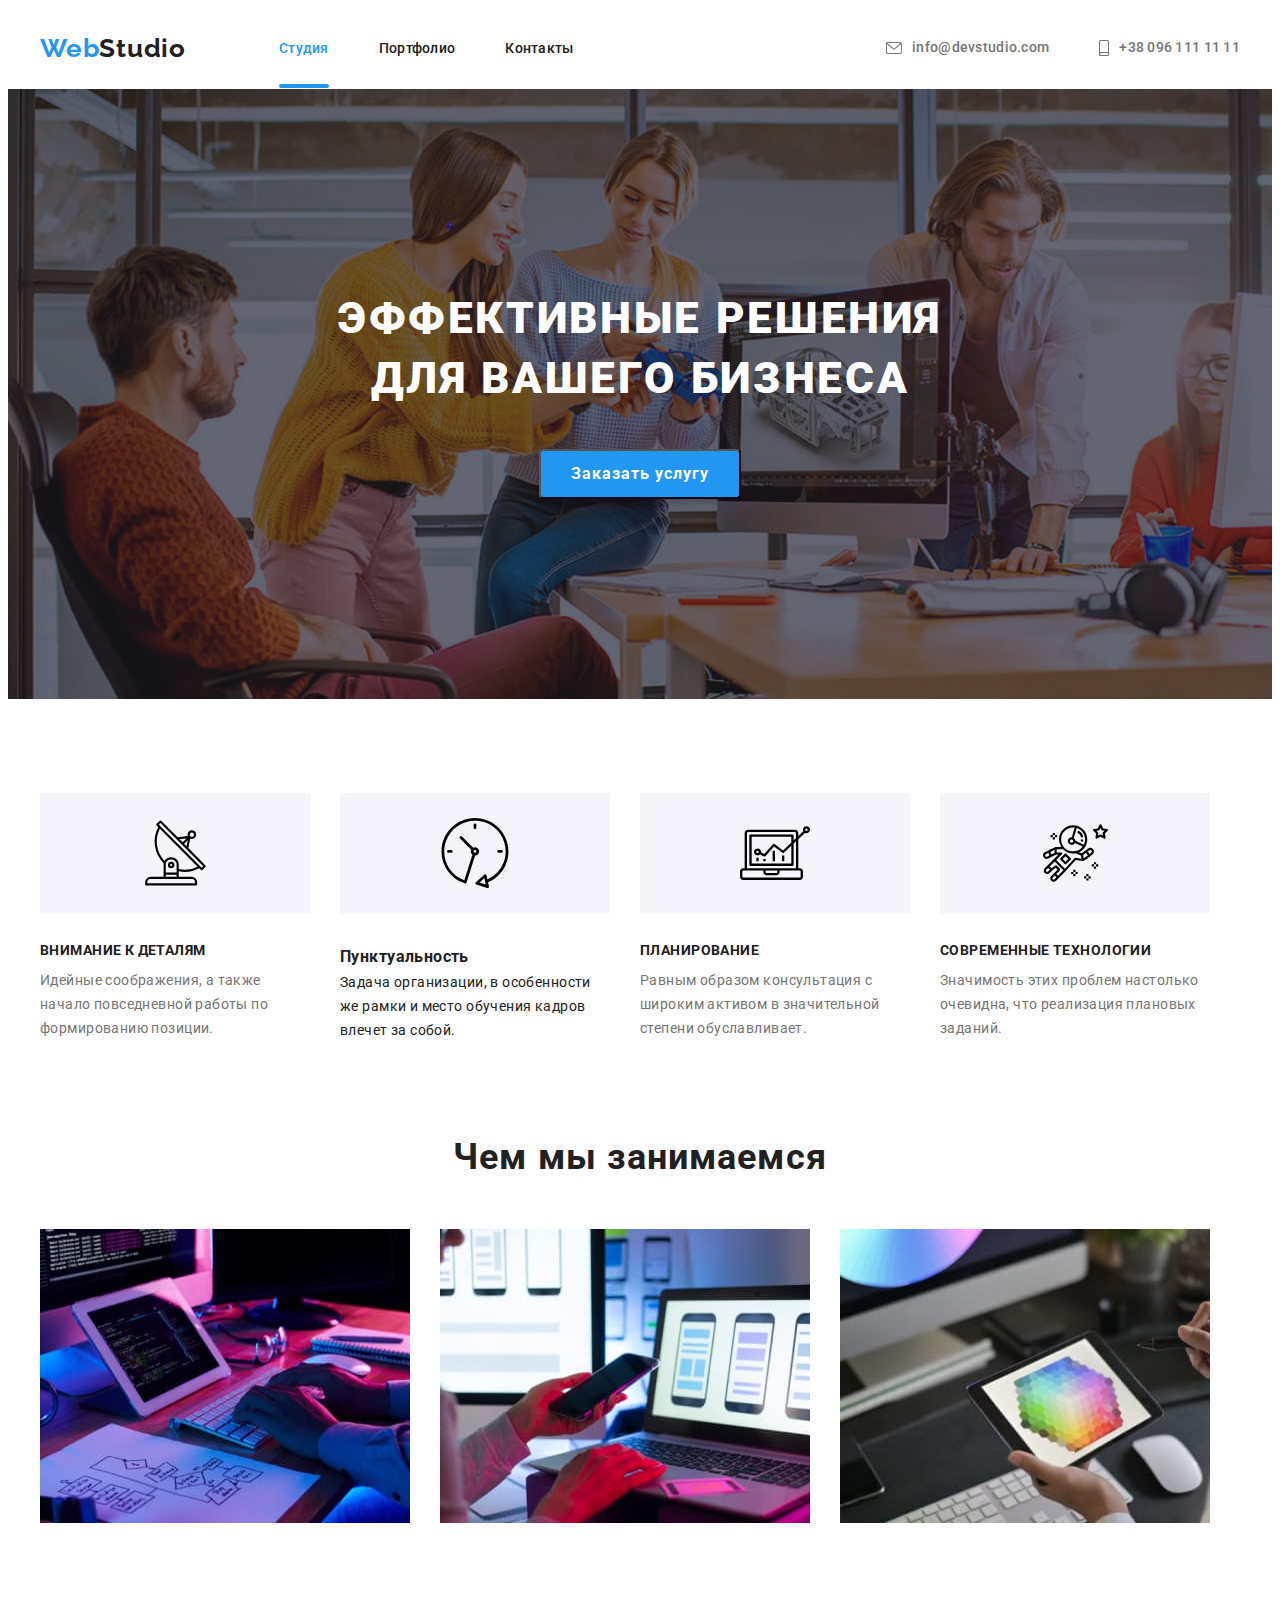
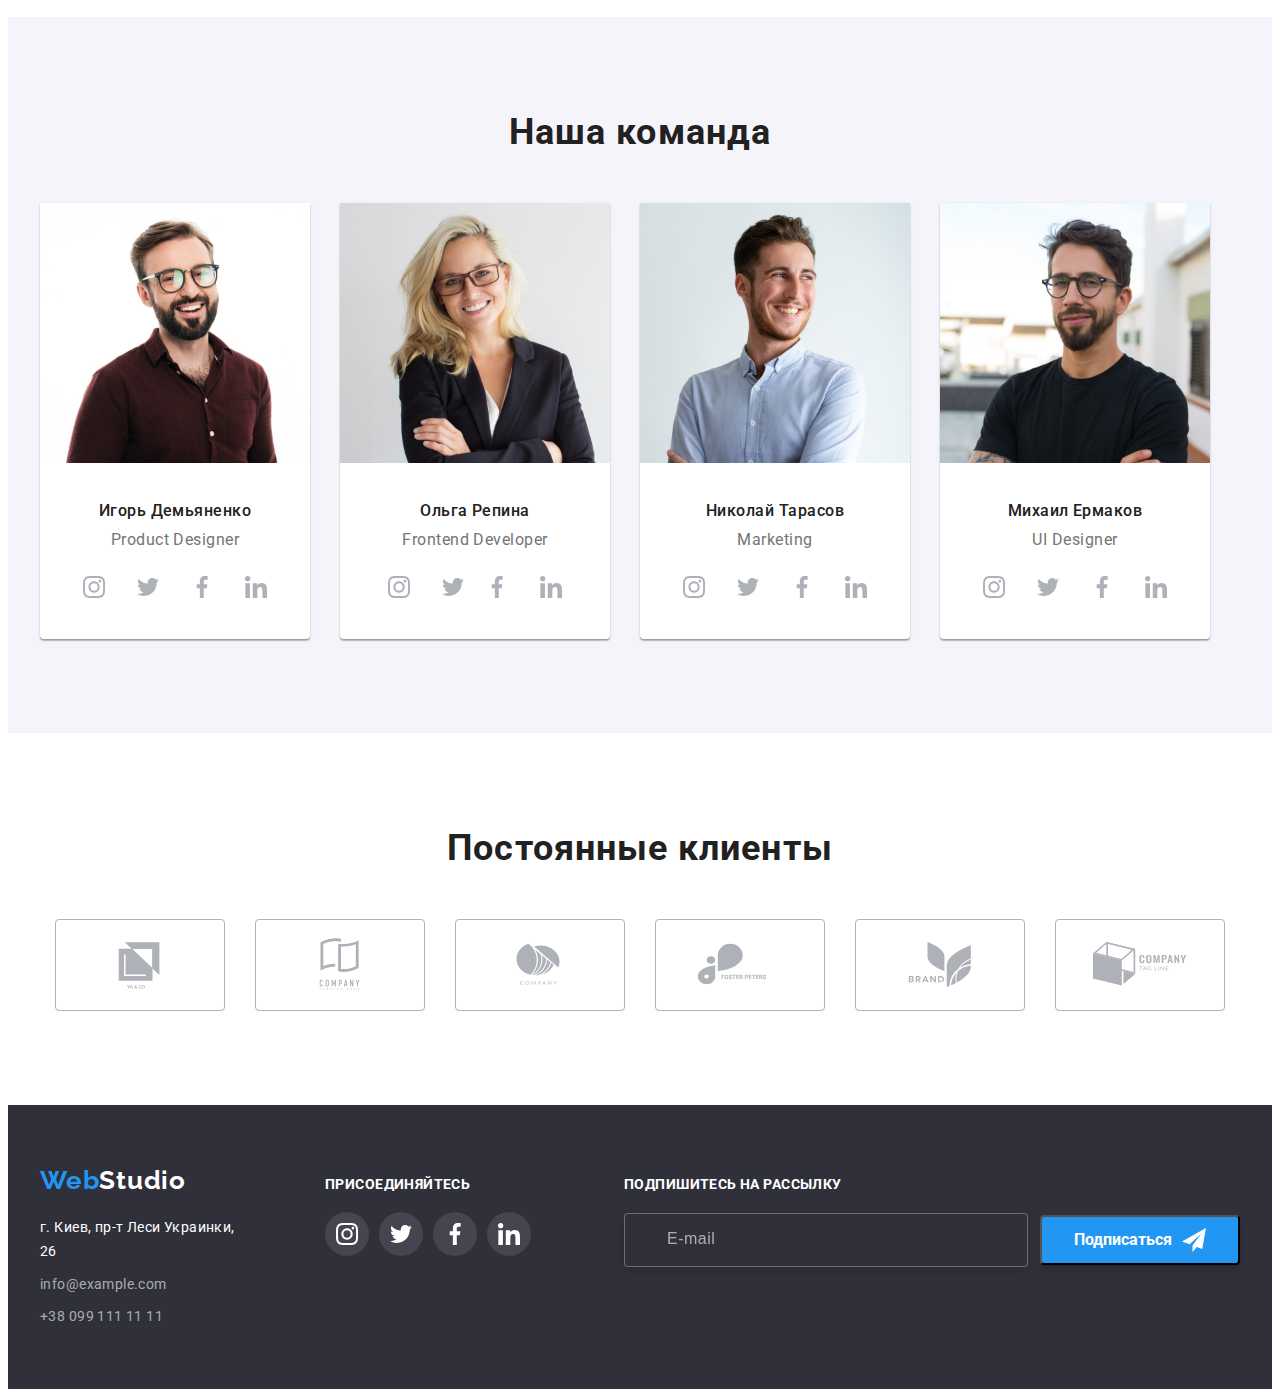
==== index.html @ ce2bfcb4 "виконав дз 7" ====
<!DOCTYPE html>
<html lang="ru">
<head>
    <meta charset="UTF-8">
    <meta http-equiv="X-UA-Compatible" content="IE=edge">
    <meta name="viewport" content="width=device-width, initial-scale=1.0">
    <title>Web Studio</title>
    <link rel="preconnect" href="https://fonts.googleapis.com">
    <link rel="preconnect" href="https://fonts.gstatic.com" crossorigin>
    <link href="https://fonts.googleapis.com/css2?family=Raleway:wght@700&family=Roboto:wght@400;500;700;900&display=swap" rel="stylesheet">
    <link rel="stylesheet" href="https://cdnjs.cloudflare.com/ajax/libs/modern-normalize/1.1.0/modern-normalize.min.css" integrity="sha512-wpPYUAdjBVSE4KJnH1VR1HeZfpl1ub8YT/NKx4PuQ5NmX2tKuGu6U/JRp5y+Y8XG2tV+wKQpNHVUX03MfMFn9Q==" crossorigin="anonymous" referrerpolicy="no-referrer" />
    <link rel="stylesheet" href="./css/styles.css">
    <link rel="stylesheet" href="./css/main.min.css">
</head>
<body>
    <header class="header">
        <div class="container  header__container">
        <a href="./index.html" class="link header__logo"> <span> Web</span>Studio </a>
        <nav class="nav">
            <ul class="list nav__list" >
                <li class="nav__item"><a href="./index.html" class="nav__link link current" >Студия</a></li>
                <li class="nav__item"><a href="./portfolio.html" class="nav__link link">Портфолио</a></li>
                <li class="nav__item"><a href="" class="nav__link link">Контакты</a></li>
            </ul>
        </nav>
        <ul class="list contact__nav" >
            <li class="header__contact">
                <a href="mailto:info@devstudio.com"  class="link header__mail" >
                    <svg class="header__svg" width="16px" height="12px">
                        <use href="./images/symbol-header.svg#icon-envelope"></use>
                    </svg>
                    info@devstudio.com
                </a>
            </li>
            
            <li class="header__contact">
                <a href="tel:+380961111111" class="link header__phone" >
                    <svg class="header__svg" width="10px" height="16px" >
                        <use href="./images/symbol-header.svg#icon-smartphone"> </use>
                    </svg>
                    +38 096 111 11 11
                </a>
            </li>
        </ul>
        </div>
    </header>
    <main>
        <section class="hero">
            <div class="container ">
                <h1 class="hero__text">Эффективные решения <br /> для вашего бизнеса</h1>
                <button type="button" class="main__button" data-modal-open> Заказать услугу</button>
            </div>
        </section>
        <section class="advantages">
            <div class="container">
            <ul class="list advantages__list">
                <li class="advantages__examples">
                    <div class="title__icon">
                        <svg class="title__icon__svg" width="65px" height="70px" >
                            <use href="./images/symbol-defs.svg#icon-antenna"></use>
                        </svg>
                    </div>
                    <h3 class="title__text">Внимание к деталям</h3>
                    <p class="text__desc">Идейные соображения, а также начало повседневной работы по формированию позиции.</p>
                </li>
                <li class="advantages__examples">
                    <div class="title__icon">
                        <svg class="title__icon__svg" width="70px" height="70px" >
                            <use href="./images/symbol-defs.svg#icon-clock"></use>
                        </svg>
                    </div>
                    <h3 class="title-text">Пунктуальность</h3>
                    <p class="text-desc">Задача организации, в особенности же рамки и место обучения кадров влечет за собой.</p>
                </li>
                <li class="advantages__examples">
                    <div class="title__icon">
                        <svg class="title__icon__svg" width="70px" height="70px" >
                            <use href="./images/symbol-defs.svg#icon-diagram"></use>
                        </svg>
                    </div>
                    <h3 class="title__text">Планирование</h3>
                    <p class="text__desc">Равным образом консультация с широким активом в значительной степени обуславливает.</p>
                </li>
                <li class="advantages__examples">
                    <div class="title__icon">
                        <svg class="title__icon__svg" width="65px" height="70px" >
                            <use href="./images/symbol-defs.svg#icon-astronaut"></use>
                        </svg>
                    </div>
                    <h3 class="title__text">Современные технологии</h3>
                    <p class="text__desc">Значимость этих проблем настолько очевидна, что реализация плановых заданий.</p>
                </li>
            </ul>
        </div>
        </section>
        <section class="our-job">
            <div class="container">
            <h2 class="site__subtitle">Чем мы занимаемся</h2>
            <ul class="list img__list">
                <li class="img__item">
                    <div class="item__wrapper">
                        <img src="./images/img1.jpg" alt="Человек набирает текст" width="370" height="294">
                        <p class="text__wrapper">Десктопные приложения</p>
                    </div>
                </li>
                <li class="img__item">
                    <div class="item__wrapper">
                        <img src="./images/img2.jpg" alt="Человек выбирает макета сайта" width="370" height="294">
                        <p class="text__wrapper">Мобильные приложения</p>
                    </div>
                </li>
                <li class="img__item">
                    <div class="item__wrapper">
                        <img src="./images/img3.jpg" alt="Человек выбирает нужный цвет" width="370" height="294">
                        <p class="text__wrapper">Дизайнерские решения</p>
                    </div>
                </li>
            </ul>
            </div>
        </section>
        <section class="our-team">
            <div class="container">
            <h2 class="site__subtitle">Наша команда</h2>
            <ul class="list team__list">
                <li class="team__icon">
                    <img src="./images/img4.jpg" alt="Участник команды" width="270" height="260">
                    <div class="team__text">
                    <h3 class="team__subtitle">Игорь Демьяненко</h3>
                    <p class="team__desc">Product Designer</p>
                    <ul class="socials list socials__list">
                        <li class="sociasls__item">
                            <a class="socials__link" href="">
                                <svg class="socials__icon" width="22px" height="22px">
                                    <use href="./images/symbol-defs.svg#icon-instagram"></use>
                                </svg>
                            </a>
                        </li>
                        <li class="sociasls__item">
                            <a class="socials__link" href="">
                                <svg class="socials__icon" width="22px" height="22px">
                                    <use href="./images/symbol-defs.svg#icon-twitter"></use>
                                </svg>
                            </a>
                        </li>
                        <li class="sociasls__item">
                            <a class="socials__link" href="">
                                <svg class="socials__icon" width="22px" height="22px">
                                    <use href="./images/symbol-defs.svg#icon-facebook"></use>
                                </svg>
                            </a>
                        </li>
                        <li class="sociasls__item">
                            <a class="socials__link" href="">
                                <svg class="socials__icon" width="22px" height="22px">
                                    <use href="./images/symbol-defs.svg#icon-linkedin"></use>
                                </svg>
                            </a>
                        </li>
                    </ul>
                    </div>
                </li>
                <li class="team__icon">
                    <img src="./images/img5.jpg" alt="Участник команды" width="270" height="260">
                    <div class="team__text">
                    <h3 class="team__subtitle">Ольга Репина</h3>
                    <p class="team__desc">Frontend Developer</p>
                    <ul class="socials list socials__list">
                        <li class="sociasls__item">
                            <a class="socials__link" href="">
                                <svg class="socials__icon" width="22px" height="22px">
                                    <use href="./images/symbol-defs.svg#icon-instagram"></use>
                                </svg>
                            </a>
                        </li>
                        <li class="sociasls-item">
                            <a class="socials__link" href="">
                                <svg class="socials__icon" width="22px" height="22px">
                                    <use href="./images/symbol-defs.svg#icon-twitter"></use>
                                </svg>
                            </a>
                        </li>
                        <li class="sociasls__item">
                            <a class="socials__link" href="">
                                <svg class="socials__icon" width="22px" height="22px">
                                    <use href="./images/symbol-defs.svg#icon-facebook"></use>
                                </svg>
                            </a>
                        </li>
                        <li class="sociasls__item">
                            <a class="socials__link" href="">
                                <svg class="socials__icon" width="22px" height="22px">
                                    <use href="./images/symbol-defs.svg#icon-linkedin"></use>
                                </svg>
                            </a>
                        </li>
                    </ul>
                    </div>
                </li>
                <li class="team__icon">
                    <img src="./images/img6.jpg" alt="Участник команд" width="270" height="260">
                    <div class="team__text">
                    <h3 class="team__subtitle">Николай Тарасов</h3>
                    <p class="team__desc">Marketing</p>
                    <ul class="socials list socials__list">
                        <li class="sociasls__item">
                            <a class="socials__link" href="">
                                <svg class="socials__icon" width="22px" height="22px">
                                    <use href="./images/symbol-defs.svg#icon-instagram"></use>
                                </svg>
                            </a>
                        </li>
                        <li class="sociasls__item">
                            <a class="socials__link" href="">
                                <svg class="socials__icon" width="22px" height="22px">
                                    <use href="./images/symbol-defs.svg#icon-twitter"></use>
                                </svg>
                            </a>
                        </li>
                        <li class="sociasls__item">
                            <a class="socials__link" href="">
                                <svg class="socials__icon" width="22px" height="22px">
                                    <use href="./images/symbol-defs.svg#icon-facebook"></use>
                                </svg>
                            </a>
                        </li>
                        <li class="sociasls__item">
                            <a class="socials__link" href="">
                                <svg class="socials__icon" width="22px" height="22px">
                                    <use href="./images/symbol-defs.svg#icon-linkedin"></use>
                                </svg>
                            </a>
                        </li>
                    </ul>
                    </div>
                </li>
                <li class="team__icon">
                    <img src="./images/img7.jpg" alt="Участник команды" width="270" height="260">
                    <div class="team__text">
                    <h3 class="team__subtitle">Михаил Ермаков</h3>
                    <p class="team__desc">UI Designer</p>
                    <ul class="socials list socials__list">
                        <li class="sociasls__item">
                            <a class="socials__link" href="">
                                <svg class="socials__icon" width="22px" height="22px">
                                    <use href="./images/symbol-defs.svg#icon-instagram"></use>
                                </svg>
                            </a>
                        </li>
                        <li class="sociasls__item">
                            <a class="socials__link" href="">
                                <svg class="socials__icon" width="22px" height="22px">
                                    <use href="./images/symbol-defs.svg#icon-twitter"></use>
                                </svg>
                            </a>
                        </li>
                        <li class="sociasls__item">
                            <a class="socials__link" href="">
                                <svg class="socials__icon" width="22px" height="22px">
                                    <use href="./images/symbol-defs.svg#icon-facebook"></use>
                                </svg>
                            </a>
                        </li>
                        <li class="sociasls__item">
                            <a class="socials__link" href="">
                                <svg class="socials__icon" width="22px" height="22px">
                                    <use href="./images/symbol-defs.svg#icon-linkedin"></use>
                                </svg>
                            </a>
                        </li>
                    </ul>
                    </div>
                </li>
            </ul>
            </div>
        </section>
        <section class="clients">
            <div class="container">
            <h2 class="clients__subtitle">Постоянные клиенты</h2>
            <ul class="list socials client__socials">
                <li class="client__item">
                     <a class="client__link" href="">
                        <svg class="client__icon" width="106px" height="60px">
                            <use href="./images/symbol.svg#icon-Logo"></use>
                        </svg>
                    </a>
                </li>
                <li class="client__item" >
                    <a class="client__link" href="">
                        <svg class="client__icon" width="106px" height="60px" >
                            <use href="./images/symbol.svg#icon-Logo-1"></use>
                        </svg>
                    </a>
                </li>
                <li class="client__item" >
                    <a class="client__link" href="">
                        <svg class="client__icon" width="106px" height="60px">
                            <use href="./images/symbol.svg#icon-Logo-2"></use>
                        </svg>
                    </a>
                </li>
                <li class="client__item" >
                    <a class="client__link" href="">
                        <svg class="client__icon" width="106px" height="60px">
                            <use href="./images/symbol.svg#icon-Logo-3"></use>
                        </svg>
                    </a>
                </li>
                <li class="client__item" >
                    <a class="client__link" href="">
                        <svg class="client__icon" width="106px" height="60px">
                            <use href="./images/symbol.svg#icon-Logo-4"></use>
                        </svg>
                    </a>
                </li>
                <li class="client__item" >
                    <a class="client__link" href="">
                        <svg class="client__icon" width="106px" height="60px">
                            <use href="./images/symbol.svg#icon-Logo-5"></use>
                        </svg>
                    </a>
                </li>
            </ul>
            </div>
        </section>
    </main>

    <footer class="footer">
        <div class="container footer__container">
            <div class="footer__contact">
            <a href="./index.html" class="link logo__footer"> <span class="logo__blue"> Web</span>Studio </a>
        <address>
            <ul class="list">
                <li class="footer__list"><a class="adress__link link" href="https://goo.gl/maps/c3JpCVqyvA2sfu4g9" target="_blank" rel="noopener noreferrer">г. Киев, пр-т Леси Украинки, 26</a></li>
                <li class="footer__list"><a class="contact__footer link" href="mailto:info@example.com">info@example.com</a></li>
                <li class="footer__list"><a class="contact__footer phone link" href="tel:+380991111111">+38 099 111 11 11</a></li>
            </ul>
        </address>
        </div>
    
        <div class="footer__socials">
        <h3 class="footer__subtitle">Присоединяйтесь</h3>
        <ul class="socials list socials__list__footer">
            <li class="sociasls__item">
                <a class="socials__link__footer socials-link-instagram" href="">
                    <svg class="socials__icon__footer" width="22px" height="22px">
                        <use href="./images/symbol-defs.svg#icon-instagram"></use>
                    </svg>
                </a>
            </li>
            <li class="sociasls__item">
                <a class="socials__link__footer socials-link-twitter" href="">
                    <svg class="socials__icon__footer" width="22px" height="22px">
                        <use href="./images/symbol-defs.svg#icon-twitter"></use>
                    </svg>
                </a>
            </li>
            <li class="sociasls__item">
                <a class="socials__link__footer socials-link-facebook" href="">
                    <svg class="socials__icon__footer" width="22px" height="22px">
                        <use href="./images/symbol-defs.svg#icon-facebook"></use>
                    </svg>
                </a>
            </li>
            <li class="sociasls__item">
                <a class="socials__link__footer socials-link-linkedin" href="">
                    <svg class="socials__icon__footer" width="22px" height="22px">
                        <use href="./images/symbol-defs.svg#icon-linkedin"></use>
                    </svg>
                </a>
            </li>
        </ul>
        </div>
        <div class="mailing__list">
            <p class="mailing__subtile">Подпишитесь на рассылку</p>
            <form>
                <input class="mailing__form" type="email" name="mail" placeholder="E-mail">
                <button class="mailing__button" type="submit">Подписаться
                    <svg class="meiling__icon" width="24px" height="24px">
                        <use href="./images/symbol-modal.svg#icon-icon-send"></use>
                    </svg>
                </button>
            </form>
        </div>   
    </footer>
    <div class="backdrop is-hidden" data-modal>
        <div class="modal__wrapper">
            <button class="modal__btn" type="button" data-modal-close>
                <svg width="11px" height="11px">
                    <use href="./images/symbol-modal.svg#icon-Vector-close"></use>
                </svg>
            </button>
            <p class="modal__subtitle">Оставьте свои данные, мы вам перезвоним</p>
            <form class="modal__form">
                <div class="form__field">
                    <label for="name">Имя</label>
                    <span class="modal__span">
                    <input class="form__input" type="text" name="name" id="name">
                    <svg class="modal__icon" width="18px" height="18px">
                        <use href="./images/symbol-modal.svg#icon-person-black"></use>
                    </svg>
                    </span>
                </div>

                <div class="form__field">
                    <label for="tel">Телефон</label>
                    <span class="modal__span">
                    <input class="form__input" type="tel" name="tel" id="tel">
                    <svg class="modal__icon" width="18px" height="18px">
                        <use href="./images/symbol-modal.svg#icon-phone-black"></use>
                    </svg>
                    </span>
                </div>
                
                <div class="form__field">
                    <label for="mail">Почта</label>
                    <span class="modal__span">
                    <input class="form__input" type="email" name="mail" id="mail">
                    <svg class="modal__icon" width="18px" height="18px">
                        <use href="./images/symbol-modal.svg#icon-email-black"></use>
                    </svg>
                    </span>
                </div>

                <div class="form__field">
                    <label for="comment">Комментарий</label>
                    <textarea name="comment" id="comment" rows="10" placeholder="Введите текст"></textarea>
                </div>

                <div class="check__field">
                    <label class="check">
                        <input class="check__input" type="checkbox">
                        <span class="check__box"></span>
                        Соглашаюсь с рассылкой и принимаю <a class="сonditions__link" href="">Условия договора</a> 
                    </label>
                </div>

                <button class="button__submit" type="submit">Отправить</button>
            </form>
        </div>
    </div>
    <script src="./js/modal.js"></script>
</body>
</html>
---- css/styles.css ----

---- css/main.min.css ----
@charset "UTF-8";
:root {
  --primary-text-color: #212121;
  --title-text-color: #757575;
  --accent-color: #2196f3;
}

textarea {
  resize: none;
}

h1, h2, h3, h4, p {
  margin-top: 0;
  margin-bottom: 0;
}

h1:last-child,
h2:last-child,
h3:last-child,
h4:last-child,
p:last-child {
  margin-bottom: 0;
}

.list {
  padding-left: 0;
  margin-top: 0;
  margin-bottom: 0;
  list-style: none;
}

.link {
  text-decoration: none;
}

body {
  font-family: Roboto, sans-serif;
  font-size: 14px;
  line-height: 1.71;
  letter-spacing: 0.03em;
  color: #212121;
}

.header {
  padding-top: 25px;
  padding-bottom: 25px;
}

.our-job {
  padding-bottom: 94px;
}

.socials {
  display: flex;
  justify-content: center;
}

.main__button {
  font-family: inherit;
  font-weight: bold;
  font-size: 16px;
  line-height: 1.88;
  display: inline-block;
  text-align: center;
  letter-spacing: 0.06em;
  color: #ffffff;
  cursor: pointer;
  background-color: var(--accent-color);
  box-shadow: 0px 4px 4px rgba(0, 0, 0, 0.15);
  border-radius: 4px;
  padding: 8px 30px;
}

.button__submit {
  display: block;
  width: 200px;
  height: 50px;
  background-color: #188CE8;
  box-shadow: 0px 4px 4px rgba(0, 0, 0, 0.15);
  border-radius: 4px;
  color: #fff;
  font-weight: 700;
  font-size: 16px;
  line-height: 1.87;
  letter-spacing: 0.06em;
  cursor: pointer;
  margin-top: 30px;
  margin-left: auto;
  margin-right: auto;
}

.mailing__button {
  display: flex;
  align-items: center;
  justify-content: center;
  margin-left: 12px;
  width: 200px;
  height: 50px;
  background: #2196F3;
  box-shadow: 0px 4px 4px rgba(0, 0, 0, 0.15);
  border-radius: 4px;
  font-family: 'Roboto';
  font-weight: 700;
  font-size: 16px;
  line-height: 1.88;
  color: #fff;
}

.button__list {
  display: flex;
  justify-content: center;
  margin-bottom: 54px;
}

.button__list__main {
  padding-top: 94px;
  padding-bottom: 34px;
}

.button__list__items:not(:last-child) {
  margin-right: 8px;
}

.button__list__items button {
  box-sizing: border-box;
  padding: 6px 22px;
}

.button__list__items button:hover {
  box-shadow: 0px 3px 1px rgba(0, 0, 0, 0.1), 0px 1px 2px rgba(0, 0, 0, 0.08), 0px 2px 2px rgba(0, 0, 0, 0.12);
}

.button__list__items button:focus {
  box-shadow: 0px 3px 1px rgba(0, 0, 0, 0.1), 0px 1px 2px rgba(0, 0, 0, 0.08), 0px 2px 2px rgba(0, 0, 0, 0.12);
}

.button__list button {
  font-family: inherit;
  font-weight: 500;
  font-size: 16px;
  line-height: 1.62;
  text-align: center;
  letter-spacing: 0.03em;
  color: var(--primary-text-color);
  background-color: #f5f4fa;
  border-radius: 4px;
  cursor: pointer;
  border-color: #F5F4FA;
  transition: color 250ms cubic-bezier(0.4, 0, 0.2, 1), background-color 250ms cubic-bezier(0.4, 0, 0.2, 1), box-shadow 250ms cubic-bezier(0.4, 0, 0.2, 1);
}

.button__list button:focus, .button__list button:hover {
  color: #ffffff;
  background-color: var(--accent-color);
}

.container {
  width: 1200px;
  padding-left: 15px;
  padding-right: 15px;
  margin-left: auto;
  margin-right: auto;
}

.header__svg {
  display: flex;
  fill: #757575;
  margin-right: 10px;
  transition: fill 250ms cubic-bezier(0.4, 0, 0.2, 1);
}

.header__container {
  display: flex;
  align-items: center;
}

.header__logo {
  font-family: Raleway;
  font-weight: bold;
  font-size: 26px;
  line-height: 1.19;
  letter-spacing: 0.03em;
  color: var(--primary-text-color);
  margin-right: 93px;
}

.header__logo > span {
  color: var(--accent-color);
}

.nav__list .current {
  color: var(--accent-color);
}

.current {
  position: relative;
}

.current::after {
  position: absolute;
  bottom: 0;
  left: 0;
  content: '';
  display: block;
  width: 100%;
  height: 4px;
  background-color: var(--accent-color);
  border-radius: 2px;
}

.nav__list {
  display: flex;
  align-items: center;
}

.nav__item:not(:last-child) {
  margin-right: 50px;
}

.nav__link {
  position: relative;
  font-family: inherit;
  font-weight: 500;
  font-size: 14px;
  line-height: 1.14;
  letter-spacing: 0.02em;
  color: var(--primary-text-color);
  padding-bottom: 32px;
  transition: color 250ms cubic-bezier(0.4, 0, 0.2, 1);
}

.nav__link:hover, .nav__link:focus {
  color: var(--accent-color);
  fill: var(--accent-color);
}

.contact__nav {
  display: flex;
  margin-left: auto;
  align-items: center;
}

.contact__nav a {
  display: flex;
  align-items: center;
  font-weight: 500;
  font-size: 14px;
  line-height: 1.14;
  letter-spacing: 0.02em;
  color: var(--title-text-color);
  transition: color 250ms cubic-bezier(0.4, 0, 0.2, 1);
}

.header__contact:not(:last-child) {
  margin-right: 50px;
}

.header__mail:hover .header__svg,
.header__mail:focus .header__svg {
  fill: var(--accent-color);
}

.header__mail:focus,
.header__mail:hover {
  color: var(--accent-color);
  fill: var(--accent-color);
}

.header__phone:hover,
.header__phone:focus {
  color: var(--accent-color);
}

.header__phone:hover .header__svg,
.header__phone:focus .header__svg {
  fill: var(--accent-color);
}

.hero {
  background-color: #2f303a;
  padding-top: 200px;
  padding-bottom: 200px;
  text-align: center;
  background-image: linear-gradient(to right, rgba(47, 48, 58, 0.4), rgba(47, 48, 58, 0.4)), url(../images/hero-bg.jpg);
  background-size: cover;
  background-repeat: no-repeat;
}

.hero__text {
  font-weight: 900;
  font-size: 44px;
  line-height: 1.36;
  letter-spacing: 0.06em;
  text-transform: uppercase;
  color: #ffffff;
  margin: 0;
  margin-bottom: 40px;
}

.advantages__list {
  display: flex;
}

.advantages {
  padding-top: 94px;
  padding-bottom: 94px;
}

.advantages__examples {
  width: 270px;
}

.advantages__examples:not(:last-child) {
  margin-right: 30px;
}

.title__icon {
  display: flex;
  background-color: #F5F4FA;
  width: 270px;
  height: 120px;
  justify-content: center;
  align-items: center;
  margin-bottom: 30px;
}

.title__text {
  font-weight: bold;
  font-size: 14px;
  line-height: 1.14;
  letter-spacing: 0.03em;
  text-transform: uppercase;
  color: var(--primary-text-color);
  margin-bottom: 10px;
}

.text__desc {
  font-size: 14px;
  line-height: 1.71;
  letter-spacing: 0.03em;
  color: var(--title-text-color);
}

.title__text:last-child {
  margin-right: 0;
}

.team__desc:last-child {
  margin-right: 0;
}

.img__list {
  display: flex;
}

.img__item {
  display: block;
  position: relative;
  overflow: hidden;
}

.img__item:hover .text__wrapper {
  transform: translateY(0%);
  transition: transform 250ms cubic-bezier(0.4, 0, 0.2, 1);
}

.item__wrapper {
  display: flex;
}

.text__wrapper {
  display: flex;
  align-items: center;
  justify-content: center;
  padding-left: 24px;
  padding-right: 24px;
  width: 100%;
  height: 70px;
  position: absolute;
  bottom: 0;
  left: 0;
  background: rgba(47, 48, 58, 0.8);
  font-weight: 700;
  font-size: 14px;
  line-height: 1.14;
  letter-spacing: 0.03em;
  text-transform: uppercase;
  color: #FFFFFF;
  transform: translateY(100%);
  transition: transform 250ms cubic-bezier(0.4, 0, 0.2, 1);
}

.img__item:not(:last-child) {
  margin-right: 30px;
}

.sociasls__item:not(:last-child) {
  margin-right: 10px;
}

.socials__link {
  display: flex;
  justify-content: center;
  align-items: center;
  width: 44px;
  height: 44px;
  background-color: #fff;
  border-radius: 50%;
  transition: background-color 250ms cubic-bezier(0.4, 0, 0.2, 1);
}

.socials__link:hover, .socials__link:focus {
  background-color: var(--accent-color);
}

.socials__link:hover .socials__icon,
.socials__link:focus .socials__icon {
  fill: #fff;
}

.socials__icon {
  fill: #AFB1B8;
  transition: fill 250ms cubic-bezier(0.4, 0, 0.2, 1);
}

.site__subtitle {
  font-weight: bold;
  font-size: 36px;
  line-height: 1.17;
  text-align: center;
  letter-spacing: 0.03em;
  color: var(--primary-text-color);
  margin-bottom: 50px;
}

.our-team {
  background: #F5F4FA;
  padding-top: 94px;
  padding-bottom: 94px;
}

.team__list {
  display: flex;
}

.team__subtitle {
  font-weight: 500;
  font-size: 16px;
  line-height: 1.19;
  text-align: center;
  letter-spacing: 0.03em;
  color: var(--primary-text-color);
  margin-bottom: 10px;
}

.team__desc {
  font-size: 16px;
  line-height: 1.19;
  text-align: center;
  letter-spacing: 0.03em;
  color: var(--title-text-color);
  margin-bottom: 16px;
}

.team__text {
  padding-top: 30px;
  padding-bottom: 30px;
}

.team__icon {
  background-color: #ffffff;
  box-shadow: 0px 1px 3px rgba(0, 0, 0, 0.12), 0px 1px 1px rgba(0, 0, 0, 0.14), 0px 2px 1px rgba(0, 0, 0, 0.2);
  border-radius: 0px 0px 4px 4px;
}

.team__icon:not(:last-child) {
  margin-right: 30px;
}

.clients {
  padding-top: 94px;
  padding-bottom: 94px;
}

.clients__subtitle {
  font-weight: 700;
  font-size: 36px;
  line-height: 42px;
  text-align: center;
  letter-spacing: 0.03em;
  color: #212121;
  margin-bottom: 50px;
}

.client__link {
  display: flex;
  justify-content: center;
  align-items: center;
  width: 170px;
  height: 92px;
  background-color: #fff;
  border: 1px solid #AFB1B8;
  box-sizing: border-box;
  border-radius: 4px;
  transition: border 250ms cubic-bezier(0.4, 0, 0.2, 1);
}

.client__link:focus, .client__link:hover {
  border: 1px solid #2196F3;
}

.client__link:hover .client__icon,
.client__link:focus .client__icon {
  fill: var(--accent-color);
}

.client__item:not(:last-child) {
  margin-right: 30px;
}

.client__icon {
  fill: #AFB1B8;
  transition: fill 250ms cubic-bezier(0.4, 0, 0.2, 1);
}

.client__icon:focus, .client__icon:hover {
  fill: #2196F3;
}

.footer {
  display: flex;
  background-color: #2f303a;
  padding-top: 60px;
  padding-bottom: 60px;
}

.socials__link__footer {
  display: flex;
  justify-content: center;
  align-items: center;
  width: 44px;
  height: 44px;
  background-color: rgba(255, 255, 255, 0.1);
  border-radius: 50%;
  transition: background-color 250ms cubic-bezier(0.4, 0, 0.2, 1);
}

.socials__link__footer:hover, .socials__link__footer:focus {
  background-color: var(--accent-color);
}

.socials__icon__footer {
  fill: #fff;
  transition: fill 250ms cubic-bezier(0.4, 0, 0.2, 1);
}

.footer__socials {
  margin-left: 70px;
}

.footer__container {
  display: flex;
  align-items: baseline;
}

.socials__list__footer {
  padding-top: 20px;
}

.footer__subtitle {
  font-weight: 700;
  font-size: 14px;
  line-height: 16px;
  letter-spacing: 0.03em;
  text-transform: uppercase;
  color: #FFFFFF;
}

.logo__footer {
  font-family: 'Raleway';
  display: inline-block;
  font-weight: bold;
  font-size: 26px;
  line-height: 1.19;
  letter-spacing: 0.03em;
  margin-bottom: 20px;
  color: #ffffff;
}

.adress__link {
  font-style: normal;
  font-size: 14px;
  line-height: 1.71;
  letter-spacing: 0.03em;
  color: #ffffff;
  transition: color 250ms cubic-bezier(0.4, 0, 0.2, 1);
}

.adress__link:focus, .adress__link:hover {
  color: var(--accent-color);
}

.contact__footer {
  display: inline-block;
  font-style: normal;
  font-size: 14px;
  line-height: 1.71;
  letter-spacing: 0.03em;
  color: rgba(255, 255, 255, 0.6);
  transition: color 250ms cubic-bezier(0.4, 0, 0.2, 1);
}

.contact__footer:hover, .contact__footer:focus {
  color: var(--accent-color);
}

.footer__list:not(:last-child) {
  margin-bottom: 9px;
}

.logo__blue {
  color: var(--accent-color);
}

.mailing__list {
  margin-left: 93px;
}

.mailing__list input::placeholder {
  font-weight: 400;
  font-size: 16px;
  line-height: 1.25;
  letter-spacing: 0.03em;
  color: rgba(255, 255, 255, 0.6);
}

.mailing__subtile {
  font-family: 'Roboto';
  font-weight: 700;
  font-size: 14px;
  line-height: 1.14;
  letter-spacing: 0.03em;
  text-transform: uppercase;
  color: #FFFFFF;
  margin-bottom: 20px;
}

.mailing__form {
  width: 358px;
  height: 50px;
  border: 1px solid rgba(255, 255, 255, 0.3);
  filter: drop-shadow(0px 4px 4px rgba(0, 0, 0, 0.15));
  border-radius: 4px;
  background: #2F303A;
}

.meiling__icon {
  fill: #fff;
  margin-left: 10px;
}

.mailing__list form {
  display: flex;
  align-items: center;
}

.backdrop {
  position: fixed;
  width: 100vw;
  height: 100vh;
  top: 0;
  left: 50%;
  transform: translateX(-50%);
  background: rgba(0, 0, 0, 0.2);
  transition: opacity 250ms ease-in, vicibility 250ms ease-in;
  opacity: 1;
  visibility: visible;
  pointer-events: initial;
}

.modal__wrapper {
  position: absolute;
  top: 50%;
  left: 50%;
  transform: translate(-50%, -50%);
  width: 528px;
  height: 581px;
  background-color: #fff;
  padding-left: 40px;
  padding-top: 40px;
  padding-right: 40px;
  box-shadow: 0px 1px 3px rgba(0, 0, 0, 0.12), 0px 1px 1px rgba(0, 0, 0, 0.14), 0px 2px 1px rgba(0, 0, 0, 0.2);
  border-radius: 4px;
}

.backdrop.is-hidden {
  opacity: 0;
  visibility: hidden;
  pointer-events: none;
}

.modal__btn {
  display: flex;
  position: absolute;
  width: 30px;
  height: 30px;
  top: 8px;
  right: 8px;
  border-radius: 50%;
  cursor: pointer;
  border: 1px solid rgba(0, 0, 0, 0.1);
  box-shadow: 0px 4px 4px rgba(0, 0, 0, 0.15);
  background: #fff;
  justify-content: center;
  align-items: center;
  transition: fill 250ms cubic-bezier(0.4, 0, 0.2, 1);
}

.modal__btn:hover, .modal__btn:focus {
  fill: var(--accent-color);
}

.modal__subtitle {
  font-weight: 700;
  font-size: 20px;
  line-height: 1.15;
  text-align: center;
  letter-spacing: 0.03em;
  color: #212121;
  margin-bottom: 12px;
}

.form__field {
  display: flex;
  flex-direction: column;
  margin-bottom: 10px;
}

.form__field:hover {
  color: var(--accent-color);
  fill: #2196f3;
  border-color: #2196f3;
}

input {
  height: 40px;
  width: 448px;
  border: 1px solid rgba(33, 33, 33, 0.2);
  border-radius: 4px;
  padding-left: 42px;
}

.form__field textarea {
  border: 1px solid rgba(33, 33, 33, 0.2);
  border-radius: 4px;
  margin-bottom: 20px;
  height: 120px;
  padding: 12px 16px;
}

.form__field label {
  font-weight: 400;
  font-size: 12px;
  line-height: 1.16;
  letter-spacing: 0.01em;
  color: #757575;
  margin-bottom: 4px;
}

.form__policy {
  display: flex;
  margin-bottom: 40px;
  justify-content: center;
  align-items: center;
  font-weight: 400;
  font-size: 14px;
  line-height: 1.71;
  letter-spacing: 0.03em;
  color: #757575;
}

.policy__link {
  color: var(--accent-color);
  font-weight: 400;
  font-size: 14px;
  line-height: 1.71;
  letter-spacing: 0.03em;
}

.form__field input::placeholder {
  font-weight: 400;
  font-size: 14px;
  line-height: 1.14;
  letter-spacing: 0.01em;
  color: rgba(117, 117, 117, 0.5);
}

.modal__icon {
  position: absolute;
  left: 0;
  top: 0;
  transform: translateX(50%);
  transform: translateY(50%);
  margin-left: 15px;
}

.modal__span {
  position: relative;
}

.modal__span:focus-within > .modal__icon {
  border-color: #2196F3;
  fill: var(--accent-color);
}

.check {
  display: flex;
  align-items: center;
  padding-left: 2em;
  font-weight: 400;
  font-size: 14px;
  line-height: 1.71;
  letter-spacing: 0.03em;
  color: #757575;
  margin-left: auto;
  margin-right: auto;
}

.check__input {
  position: absolute;
  appearance: none;
  -webkit-appearance: none;
  -moz-appearance: none;
}

.check__box {
  position: absolute;
  margin-left: -2em;
  width: 16px;
  height: 16px;
  background-image: url(../images/box.svg);
  background-repeat: no-repeat;
}

.check__input:checked + .check__box {
  width: 16px;
  height: 16px;
  background-image: url(../images/icon__check.svg);
  background-repeat: no-repeat;
}

.check__input:focus + .check__box {
  background-image: url(../images/box_copy.svg);
  transition: background-image 250ms cubic-bezier(0.4, 0, 0.2, 1);
  background-repeat: no-repeat;
}

.check__input:checked:focus + .check__box {
  transition: background-image 250ms cubic-bezier(0.4, 0, 0.2, 1);
  background-image: url(../images/icon__check.svg);
  background-repeat: no-repeat;
}

.сonditions__link {
  color: var(--accent-color);
}

input:hover,
input:focus {
  border: 1px solid #2196F3;
  transition: border 250ms cubic-bezier(0.4, 0, 0.2, 1);
}

textarea:hover,
textarea:focus {
  border: 1px solid #2196F3;
  transition: border 250ms cubic-bezier(0.4, 0, 0.2, 1);
}

input:focus-visible {
  outline: none;
}

textarea:focus-visible {
  outline: none;
}

.examples {
  padding-top: 94px;
  padding-bottom: 94px;
}

.button__list {
  display: flex;
  justify-content: center;
  margin-bottom: 54px;
}

.button__list__main {
  padding-top: 94px;
  padding-bottom: 34px;
}

.button__list__items:not(:last-child) {
  margin-right: 8px;
}

.button__list__items button {
  box-sizing: border-box;
  padding: 6px 22px;
}

.button__list__items button:hover {
  box-shadow: 0px 3px 1px rgba(0, 0, 0, 0.1), 0px 1px 2px rgba(0, 0, 0, 0.08), 0px 2px 2px rgba(0, 0, 0, 0.12);
}

.button__list__items button:focus {
  box-shadow: 0px 3px 1px rgba(0, 0, 0, 0.1), 0px 1px 2px rgba(0, 0, 0, 0.08), 0px 2px 2px rgba(0, 0, 0, 0.12);
}

.button__list button {
  font-family: inherit;
  font-weight: 500;
  font-size: 16px;
  line-height: 1.62;
  text-align: center;
  letter-spacing: 0.03em;
  color: var(--primary-text-color);
  background-color: #f5f4fa;
  border-radius: 4px;
  cursor: pointer;
  border-color: #F5F4FA;
  transition: color 250ms cubic-bezier(0.4, 0, 0.2, 1), background-color 250ms cubic-bezier(0.4, 0, 0.2, 1), box-shadow 250ms cubic-bezier(0.4, 0, 0.2, 1);
}

.subtitle__examples > li > h3 {
  font-weight: bold;
  font-size: 18px;
  line-height: 2;
  letter-spacing: 0.06em;
  color: var(--primary-text-color);
}

.desc__examples > li > p {
  font-size: 16px;
  line-height: 1.87;
  letter-spacing: 0.03em;
  color: var(--title-text-color);
}

.flex__container {
  display: flex;
  flex-wrap: wrap;
}

.flex__element {
  width: 370px;
  margin-right: 30px;
  margin-bottom: 30px;
}

.flex__link:hover,
.flex__link:focus {
  display: block;
  box-shadow: 0px 1px 1px rgba(0, 0, 0, 0.12), 0px 4px 4px rgba(0, 0, 0, 0.06), 1px 4px 6px rgba(0, 0, 0, 0.16);
  transition: box-shadow 250ms cubic-bezier(0.4, 0, 0.2, 1);
}

.flex__element:nth-child(3n) {
  margin-right: 0;
}

.flex__element > h3 {
  padding: 20px 24px 4px 24px;
}

.flex__element > p {
  padding: 0px 24px 20px 24px;
}

.text__flex {
  padding: 20px 24px;
  border-right: 1px solid #EEEEEE;
  border-bottom: 1px solid #EEEEEE;
  border-left: 1px solid #EEEEEE;
}

.text__flex > h3 {
  font-weight: 700;
  font-size: 18px;
  line-height: 36px;
  letter-spacing: 0.06em;
  color: #212121;
}

.text__flex > p {
  color: #757575;
  font-weight: 400;
  font-size: 16px;
  line-height: 30px;
  letter-spacing: 0.03em;
}

.team__descr {
  display: flex;
  align-items: center;
  justify-content: center;
  padding-left: 24px;
  padding-right: 24px;
  width: 100%;
  height: 100%;
  position: absolute;
  bottom: 0;
  left: 0;
  color: white;
  background: rgba(33, 150, 243, 0.9);
  font-weight: 400;
  font-size: 18px;
  line-height: 1.56;
  letter-spacing: 0.03em;
  transform: translateY(100%);
  transition: transform 250ms cubic-bezier(0.4, 0, 0.2, 1);
}

.flex__link:hover .team__descr {
  transform: translateY(0%);
  transition: transform 250ms cubic-bezier(0.4, 0, 0.2, 1);
}

.flex__link:focus .team__descr {
  transform: translateY(0%);
  transition: transform 250ms cubic-bezier(0.4, 0, 0.2, 1);
}

.element__wrapper {
  position: relative;
  overflow: hidden;
}
/*# sourceMappingURL=main.min.css.map */
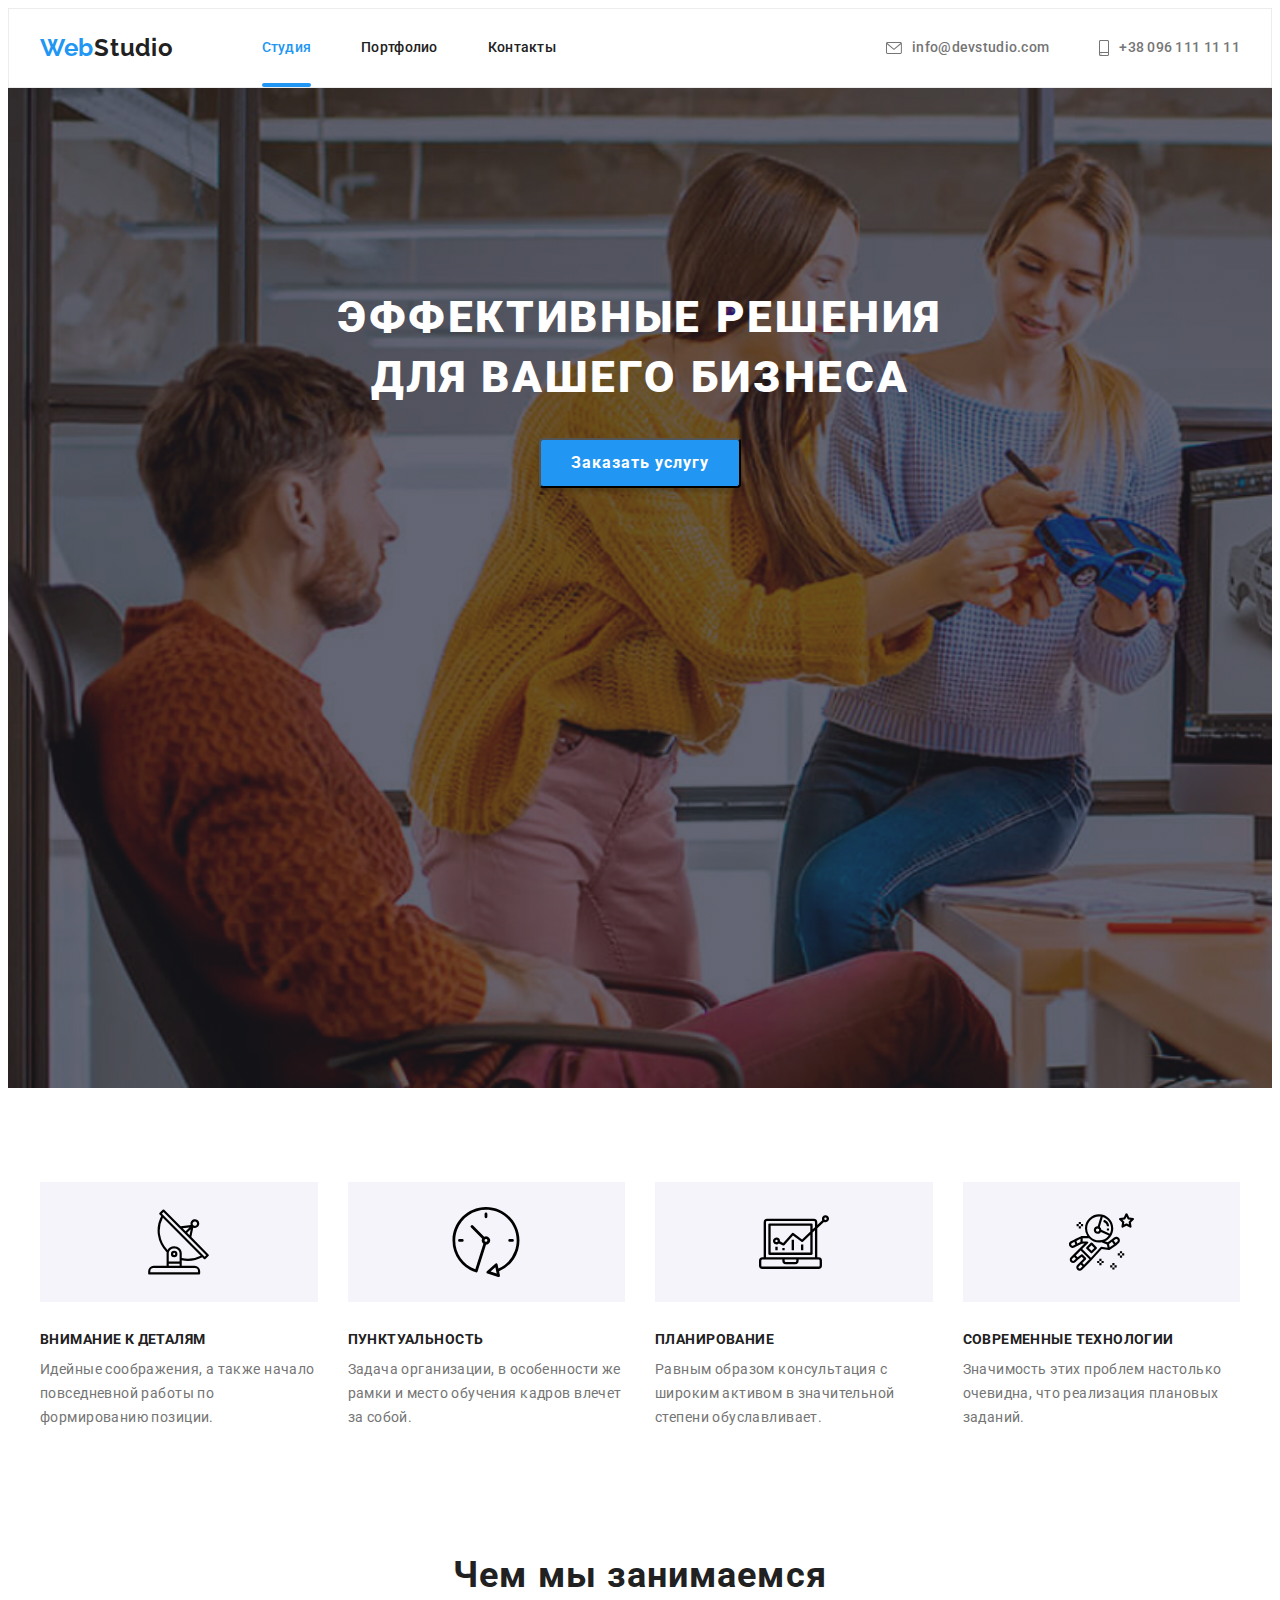
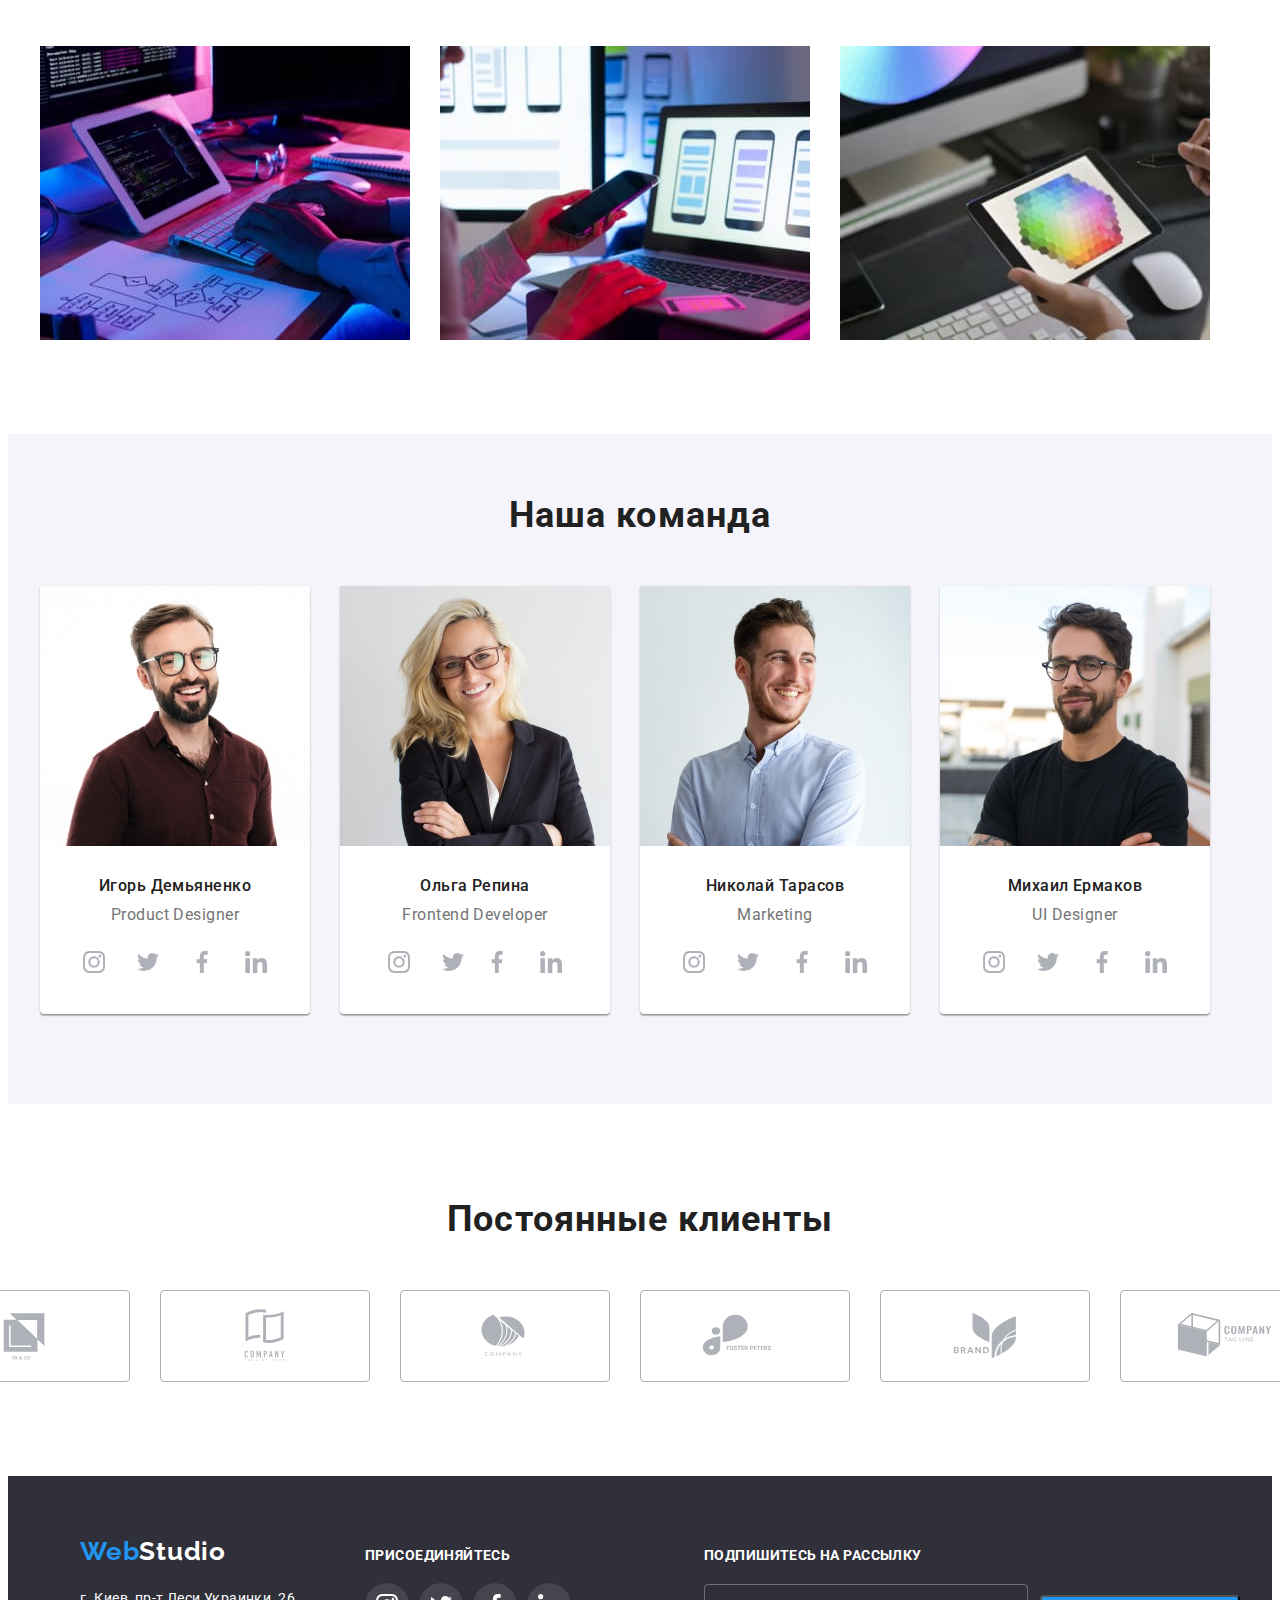
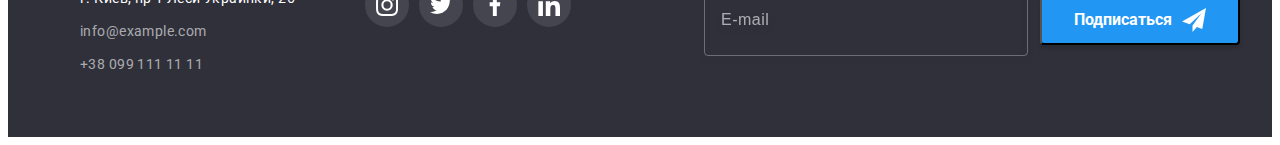
==== commit 6295dbc5: "працюю над 8 дз" ====
--- a/index.html
+++ b/index.html
@@ -16,6 +16,12 @@
     <header class="header">
         <div class="container  header__container">
         <a href="./index.html" class="link header__logo"> <span> Web</span>Studio </a>
+        <button class="menu-btn" type="button" aria-label="Кнопка открытия меню" data-menu-button aria-expanded="false">
+            <svg class="menu-btn__icon" width="40" height="40">
+                <use class="menu-btn__icon-open" href="./images/symbol-header.svg#icon-icon-menu"></use>
+                <use class="menu-btn__icon-close" href="./images/symbol-header.svg#icon-icon-close"></use>
+            </svg>
+        </button>
         <nav class="nav">
             <ul class="list nav__list" >
                 <li class="nav__item"><a href="./index.html" class="nav__link link current" >Студия</a></li>
@@ -54,6 +60,7 @@
         <section class="advantages">
             <div class="container">
             <ul class="list advantages__list">
+                
                 <li class="advantages__examples">
                     <div class="title__icon">
                         <svg class="title__icon__svg" width="65px" height="70px" >
@@ -69,8 +76,8 @@
                             <use href="./images/symbol-defs.svg#icon-clock"></use>
                         </svg>
                     </div>
-                    <h3 class="title-text">Пунктуальность</h3>
-                    <p class="text-desc">Задача организации, в особенности же рамки и место обучения кадров влечет за собой.</p>
+                    <h3 class="title__text">Пунктуальность</h3>
+                    <p class="text__desc">Задача организации, в особенности же рамки и место обучения кадров влечет за собой.</p>
                 </li>
                 <li class="advantages__examples">
                     <div class="title__icon">
@@ -92,8 +99,8 @@
                 </li>
             </ul>
         </div>
-        </section>
-        <section class="our-job">
+        </section> 
+         <section class="our-job"> 
             <div class="container">
             <h2 class="site__subtitle">Чем мы занимаемся</h2>
             <ul class="list img__list">
@@ -117,13 +124,18 @@
                 </li>
             </ul>
             </div>
-        </section>
-        <section class="our-team">
+        </section> 
+        <section class="our-team"> 
             <div class="container">
             <h2 class="site__subtitle">Наша команда</h2>
             <ul class="list team__list">
                 <li class="team__icon">
-                    <img src="./images/img4.jpg" alt="Участник команды" width="270" height="260">
+                    <picture>
+                        <source srcset="./images/team/product_designer_lg.jpg 1x,./images/team/product_designer_lg@2x.jpg 2x "media="(min-width: 1200px)">
+                        <source srcset="./images/team/product_designer_md.jpg 1x,./images/team/product_designer_md@2x.jpg 2x "media="(min-width: 768px)">
+                        <source srcset="./images/team/product_designer_sm@2x.jpg 2x" media="(max-width: 767px)" >
+                    <img src="./images/img4.jpg" alt="Участник команды" width="450" height="460">
+                    </picture>
                     <div class="team__text">
                     <h3 class="team__subtitle">Игорь Демьяненко</h3>
                     <p class="team__desc">Product Designer</p>
@@ -160,7 +172,12 @@
                     </div>
                 </li>
                 <li class="team__icon">
-                    <img src="./images/img5.jpg" alt="Участник команды" width="270" height="260">
+                    <picture>
+                        <source srcset="./images/team/frontend_developer_lg.jpg 1x,./images/team/frontend_developer_lg@2x.jpg 2x "media="(min-width: 1200px)" >
+                        <source srcset="./images/team/frontend_developer_md.jpg 1x,./images/team/frontend_developer_md@2x.jpg 2x" media="(min-width: 768px)" >
+                        <source srcset="./images/team/frontend_developer_sm@2x.jpg 2x" media="(max-width: 767px)" >
+                    <img src="./images/img5.jpg" alt="Участник команды" width="450" height="460">
+                    </picture>
                     <div class="team__text">
                     <h3 class="team__subtitle">Ольга Репина</h3>
                     <p class="team__desc">Frontend Developer</p>
@@ -197,7 +214,12 @@
                     </div>
                 </li>
                 <li class="team__icon">
-                    <img src="./images/img6.jpg" alt="Участник команд" width="270" height="260">
+                    <picture>
+                        <source srcset="./images/team/marketing_lg.jpg 1x, ./images/team/marketing_lg@2x.jpg 2x" media="(min-width: 1200px)" >
+                        <source srcset="./images/team/marketing_md.jpg 1x, ./images/team/marketing_md@2x.jpg 2x" media="(min-width: 768px)" >
+                        <source srcset="./images/team/marketing_sm@2x.jpg 2x" media="(max-width: 767px)" >
+                    <img src="./images/img6.jpg" alt="Участник команд" width="450" height="460">
+                    </picture>
                     <div class="team__text">
                     <h3 class="team__subtitle">Николай Тарасов</h3>
                     <p class="team__desc">Marketing</p>
@@ -234,7 +256,12 @@
                     </div>
                 </li>
                 <li class="team__icon">
-                    <img src="./images/img7.jpg" alt="Участник команды" width="270" height="260">
+                    <picture>
+                        <source srcset="./images/team/ui_designer_lg.jpg    1x,./images/team/ui_designer_lg@2x.jpg 2x "media="(min-width: 1200px)" >
+                        <source srcset="./images/team/ui_designer_md.jpg 1x,./images/team/ui_designer_md@2x.jpg 2x "media="(min-width: 768px)" >
+                        <source srcset="./images/team/ui_designer_sm@2x.jpg 2x" media="(max-width: 767px)">
+                    <img src="./images/img7.jpg" alt="Участник команды" width="450" height="460">
+                    </picture>
                     <div class="team__text">
                     <h3 class="team__subtitle">Михаил Ермаков</h3>
                     <p class="team__desc">UI Designer</p>
@@ -272,7 +299,7 @@
                 </li>
             </ul>
             </div>
-        </section>
+        </section>  
         <section class="clients">
             <div class="container">
             <h2 class="clients__subtitle">Постоянные клиенты</h2>
@@ -321,11 +348,12 @@
                 </li>
             </ul>
             </div>
-        </section>
+        </section> 
     </main>
 
-    <footer class="footer">
+   <footer class="footer">
         <div class="container footer__container">
+            <div class="footer-first-list">
             <div class="footer__contact">
             <a href="./index.html" class="link logo__footer"> <span class="logo__blue"> Web</span>Studio </a>
         <address>
@@ -370,6 +398,7 @@
             </li>
         </ul>
         </div>
+    </div>
         <div class="mailing__list">
             <p class="mailing__subtile">Подпишитесь на рассылку</p>
             <form>
@@ -381,8 +410,8 @@
                 </button>
             </form>
         </div>   
-    </footer>
-    <div class="backdrop is-hidden" data-modal>
+    </footer> 
+  <!-- <div class="backdrop is-hidden" data-modal>
         <div class="modal__wrapper">
             <button class="modal__btn" type="button" data-modal-close>
                 <svg width="11px" height="11px">
@@ -437,7 +466,50 @@
                 <button class="button__submit" type="submit">Отправить</button>
             </form>
         </div>
+    </div>  -->
+   <div class="mobile-overlay " data-menu>
+    <div class="mobile-menu">
+        <nav class="mobile-nav">
+            <ul class="mobile-nav__list">
+                <li class="mobile-nav__item list">
+                    <a class="mobile-nav__link link" href="">Студия</a>
+                </li>
+                <li class="mobile-nav__item list">
+                    <a class="mobile-nav__link link" href="">Портфолио</a>
+                </li>
+                <li class="mobile-nav__item list">
+                    <a class="mobile-nav__link link" href="">Контакты</a>
+                </li>
+            </ul>
+        </nav>
+        <div class="mobile-menu__contacts">
+            <a class="mobile-contacts__tel link" href="tel:+380961111111">+38 096 111 11 11</a>
+            <a class="mobile-contacts__mail link" href="mailto:info@devstudio.com">info@devstudio.com</a>
+        </div>
+        <ul class="socials-mobile">
+            <li class="socials-item list">
+                <a class="socials-link link" href="" target="_blank" rel="noopener noreferrer">Instagram</a>
+                <span class="socials-brokenbar"></span>
+            </li>
+            <li class="socials-item list">
+                <a class="socials-link link" href="" target="_blank" rel="noopener noreferrer">Twitter</a>
+                <span class="socials-brokenbar"></span>
+            </li>
+            <li class="socials-item list">
+                <a class="socials-link link" href="" target="_blank" rel="noopener noreferrer">Facebook</a>
+                <span class="socials-brokenbar"></span>
+            </li>
+            <li class="socials-item list">
+                <a class="socials-link link" href="" target="_blank" rel="noopener noreferrer">LinkedIn</a>
+            </li>
+        </ul>
+        
+        
+        
+        
+    </div>
     </div>
     <script src="./js/modal.js"></script>
+    <script src="./js/menu.js"></script>
 </body>
 </html>--- a/css/main.min.css
+++ b/css/main.min.css
@@ -41,9 +41,10 @@
   color: #212121;
 }
 
-.header {
-  padding-top: 25px;
-  padding-bottom: 25px;
+img {
+  display: block;
+  max-width: 100%;
+  height: auto;
 }
 
 .our-job {
@@ -93,7 +94,8 @@
   display: flex;
   align-items: center;
   justify-content: center;
-  margin-left: 12px;
+  margin-left: auto;
+  margin-right: auto;
   width: 200px;
   height: 50px;
   background: #2196F3;
@@ -106,6 +108,12 @@
   color: #fff;
 }
 
+@media screen and (min-width: 1200px) {
+  .mailing__button {
+    margin-left: 12px;
+  }
+}
+
 .button__list {
   display: flex;
   justify-content: center;
@@ -154,14 +162,194 @@
   background-color: var(--accent-color);
 }
 
+.menu-btn {
+  position: relative;
+  display: block;
+  width: 40px;
+  height: 40px;
+  background-color: transparent;
+  border: transparent;
+  outline: transparent;
+  z-index: 99;
+}
+
+@media screen and (min-width: 768px) {
+  .menu-btn {
+    display: none;
+  }
+}
+
+.menu-btn__icon {
+  width: 40px;
+  height: 40px;
+}
+
+.menu-btn__icon-open {
+  opacity: 1;
+}
+
+.menu-btn__icon-close {
+  opacity: 0;
+}
+
+.menu-btn.is-active .menu-btn__icon-open {
+  opacity: 0;
+}
+
+.menu-btn.is-active .menu-btn__icon-close {
+  opacity: 1;
+}
+
+.mobile-overlay {
+  position: fixed;
+  top: 0;
+  left: 0;
+  width: 100%;
+  height: 100%;
+  z-index: 10;
+  transform: translateX(100%);
+  visibility: hidden;
+  pointer-events: none;
+  transition: transform 250ms cubic-bezier(0.4, 0, 0.2, 1);
+  background-color: #fff;
+}
+
+.mobile-overlay.is-open {
+  transform: translateX(0);
+  visibility: visible;
+  pointer-events: initial;
+  opacity: 1;
+}
+
+.menu-btn__icon:hover,
+.menu-btn__icon:focus {
+  fill: #2196F3;
+}
+
+.mobile-menu {
+  width: 100%;
+  height: 100%;
+  padding: 40px;
+  padding-top: 48px;
+}
+
+.mobile-nav__list {
+  margin: 0;
+  padding: 0;
+}
+
+.mobile-nav__item {
+  margin-bottom: 32px;
+}
+
+.mobile-nav__item:last-child {
+  margin-bottom: 306px;
+}
+
+.mobile-nav__link {
+  font-weight: 500;
+  font-size: 40px;
+  line-height: 1.18;
+  text-align: center;
+  letter-spacing: 0.02em;
+  color: #212121;
+}
+
+.mobile-nav__link:hover,
+.mobile-nav__link:focus {
+  color: #2196F3;
+}
+
+.mobile-contacts__tel {
+  display: block;
+  font-weight: 500;
+  font-size: 34px;
+  line-height: 1.18;
+  letter-spacing: 0.02em;
+  color: #2196F3;
+  margin-bottom: 32px;
+}
+
+.mobile-contacts__mail {
+  font-weight: 500;
+  font-size: 24px;
+  line-height: 1.17;
+  letter-spacing: 0.02em;
+  color: #757575;
+}
+
+.socials-mobile {
+  display: flex;
+  margin-top: 64px;
+  padding: 0;
+  flex-wrap: wrap;
+  justify-content: center;
+}
+
+.socials-link {
+  font-weight: 500;
+  font-size: 18px;
+  line-height: 1.22;
+  letter-spacing: 0.02em;
+  color: #2196F3;
+}
+
+.socials-item {
+  margin-top: 10px;
+}
+
+.socials-link:not(:last-child) {
+  margin-right: 10px;
+}
+
+.socials-brokenbar {
+  width: 22px;
+  height: 0px;
+  border: 1px solid rgba(33, 33, 33, 0.2);
+  transform: rotate(90deg);
+  margin-right: 10px;
+}
+
 .container {
-  width: 1200px;
+  width: 100%;
   padding-left: 15px;
   padding-right: 15px;
   margin-left: auto;
   margin-right: auto;
 }
 
+@media screen and (min-width: 768px) {
+  .container {
+    width: 768px;
+  }
+}
+
+@media screen and (min-width: 1200px) {
+  .container {
+    width: 1200px;
+  }
+}
+
+.header {
+  padding-top: 25px;
+  padding-bottom: 25px;
+  border: 1px solid #ECECEC;
+}
+
+@media screen and (max-width: 767px) {
+  .header {
+    padding-top: 16px;
+    padding-bottom: 16px;
+  }
+}
+
+@media screen and (max-width: 1199px) {
+  .header {
+    padding-top: 20px;
+    padding-bottom: 20px;
+  }
+}
+
 .header__svg {
   display: flex;
   fill: #757575;
@@ -172,6 +360,12 @@
 .header__container {
   display: flex;
   align-items: center;
+}
+
+@media screen and (max-width: 767px) {
+  .header__container {
+    justify-content: space-between;
+  }
 }
 
 .header__logo {
@@ -184,8 +378,22 @@
   margin-right: 93px;
 }
 
+@media screen and (min-width: 768px) {
+  .header__logo {
+    font-size: 24px;
+    line-height: 1.17;
+    margin-right: 88px;
+  }
+}
+
 .header__logo > span {
   color: var(--accent-color);
+}
+
+@media screen and (max-width: 767px) {
+  .nav {
+    display: none;
+  }
 }
 
 .nav__list .current {
@@ -240,6 +448,20 @@
   align-items: center;
 }
 
+@media screen and (max-width: 767px) {
+  .contact__nav {
+    display: none;
+  }
+}
+
+@media screen and (min-width: 768px) and (max-width: 1199px) {
+  .contact__nav {
+    display: flex;
+    flex-direction: column;
+    align-items: flex-start;
+  }
+}
+
 .contact__nav a {
   display: flex;
   align-items: center;
@@ -251,8 +473,33 @@
   transition: color 250ms cubic-bezier(0.4, 0, 0.2, 1);
 }
 
+@media screen and (max-width: 1199px) {
+  .contact__nav a {
+    font-size: 12px;
+    line-height: 1.17;
+  }
+}
+
+.header__contact {
+  display: flex;
+  margin-left: auto;
+}
+
+@media screen and (max-width: 1199px) {
+  .header__contact {
+    margin: 0;
+  }
+}
+
 .header__contact:not(:last-child) {
   margin-right: 50px;
+}
+
+@media screen and (max-width: 1199px) {
+  .header__contact:not(:last-child) {
+    margin: 0;
+    margin-bottom: 10px;
+  }
 }
 
 .header__mail:hover .header__svg,
@@ -278,46 +525,132 @@
 
 .hero {
   background-color: #2f303a;
-  padding-top: 200px;
-  padding-bottom: 200px;
+  padding-top: 118px;
+  padding-bottom: 118px;
   text-align: center;
-  background-image: linear-gradient(to right, rgba(47, 48, 58, 0.4), rgba(47, 48, 58, 0.4)), url(../images/hero-bg.jpg);
   background-size: cover;
   background-repeat: no-repeat;
+  height: 400px;
+  background-image: linear-gradient(to right, rgba(47, 48, 58, 0.4), rgba(47, 48, 58, 0.4)), url(../images/hero/bg-hero_sm.png);
+}
+
+@media screen and (min-width: 1200px) {
+  .hero {
+    height: 600px;
+    padding-top: 200px;
+    padding-bottom: 200px;
+  }
+}
+
+@media screen and (min-device-pixel-ratio: 2), screen and (-moz-min-device-pixel-ratio: 2), screen and (-o-min-device-pixel-ratio: 2 / 1), screen and (-webkit-min-device-pixel-ratio: 2), screen and (min-resolution: 192dpi), screen and (min-resolution: 2dppx) {
+  .hero {
+    background-image: linear-gradient(to right, rgba(47, 48, 58, 0.4), rgba(47, 48, 58, 0.4)), url(../images/hero/bg-hero_sm@2x.png);
+  }
+}
+
+@media screen and (min-width: 768px) {
+  .hero {
+    background-image: linear-gradient(to right, rgba(47, 48, 58, 0.4), rgba(47, 48, 58, 0.4)), url(../images/hero/bg-hero_md.png);
+  }
+}
+
+@media screen and (min-width: 768px) and (min-device-pixel-ratio: 2), screen and (min-width: 768px) and (-moz-min-device-pixel-ratio: 2), screen and (min-width: 768px) and (-o-min-device-pixel-ratio: 2 / 1), screen and (min-width: 768px) and (-webkit-min-device-pixel-ratio: 2), screen and (min-width: 768px) and (min-resolution: 192dpi), screen and (min-width: 768px) and (min-resolution: 2dppx) {
+  .hero {
+    background-image: linear-gradient(to right, rgba(47, 48, 58, 0.4), rgba(47, 48, 58, 0.4)), url(../images/hero/bg-hero_md@2x.png);
+  }
+}
+
+@media screen and (min-width: 1200px) {
+  .hero {
+    background-image: linear-gradient(to right, rgba(47, 48, 58, 0.4), rgba(47, 48, 58, 0.4)), url(../images/hero/bg-hero_lg.jpg);
+  }
+}
+
+@media screen and (min-width: 1200px) and (min-device-pixel-ratio: 2), screen and (min-width: 1200px) and (-moz-min-device-pixel-ratio: 2), screen and (min-width: 1200px) and (-o-min-device-pixel-ratio: 2 / 1), screen and (min-width: 1200px) and (-webkit-min-device-pixel-ratio: 2), screen and (min-width: 1200px) and (min-resolution: 192dpi), screen and (min-width: 1200px) and (min-resolution: 2dppx) {
+  .hero {
+    background-image: linear-gradient(to right, rgba(47, 48, 58, 0.4), rgba(47, 48, 58, 0.4)), url(../images/hero/bg-hero_lg@2x.jpg);
+  }
 }
 
 .hero__text {
   font-weight: 900;
-  font-size: 44px;
-  line-height: 1.36;
+  font-size: 26px;
+  line-height: 1.62;
+  text-align: center;
   letter-spacing: 0.06em;
   text-transform: uppercase;
-  color: #ffffff;
-  margin: 0;
-  margin-bottom: 40px;
+  color: #FFFFFF;
+  margin-bottom: 30px;
+}
+
+@media screen and (min-width: 1200px) {
+  .hero__text {
+    font-size: 44px;
+    line-height: 1.36;
+  }
 }
 
 .advantages__list {
-  display: flex;
+  display: block;
+}
+
+@media screen and (min-width: 768px) and (max-width: 1199.98px) {
+  .advantages__list {
+    display: flex;
+    flex-wrap: wrap;
+  }
+}
+
+@media screen and (min-width: 1200px) {
+  .advantages__list {
+    display: flex;
+  }
 }
 
 .advantages {
-  padding-top: 94px;
-  padding-bottom: 94px;
+  padding-top: 60px;
+  padding-bottom: 60px;
+}
+
+@media screen and (min-width: 1200px) {
+  .advantages {
+    padding-top: 94px;
+    padding-bottom: 94px;
+  }
 }
 
 .advantages__examples {
-  width: 270px;
-}
-
-.advantages__examples:not(:last-child) {
+  width: 100%;
+}
+
+@media screen and (min-width: 768px) {
+  .advantages__examples {
+    width: 354px;
+  }
+}
+
+.advantages__examples:nth-child(odd) {
   margin-right: 30px;
 }
 
+@media screen and (min-width: 1200px) {
+  .advantages__examples:not(:last-child) {
+    margin-right: 30px;
+    margin-bottom: 30px;
+  }
+}
+
+@media screen and (max-width: 767.98px) {
+  .advantages__examples:not(:last-child) {
+    margin-right: 30px;
+    margin-bottom: 30px;
+  }
+}
+
 .title__icon {
   display: flex;
   background-color: #F5F4FA;
-  width: 270px;
+  width: 100%;
   height: 120px;
   justify-content: center;
   align-items: center;
@@ -325,6 +658,7 @@
 }
 
 .title__text {
+  display: flex;
   font-weight: bold;
   font-size: 14px;
   line-height: 1.14;
@@ -332,6 +666,13 @@
   text-transform: uppercase;
   color: var(--primary-text-color);
   margin-bottom: 10px;
+  justify-content: center;
+}
+
+@media screen and (min-width: 768px) {
+  .title__text {
+    justify-content: flex-start;
+  }
 }
 
 .text__desc {
@@ -347,6 +688,12 @@
 
 .team__desc:last-child {
   margin-right: 0;
+}
+
+@media screen and (max-width: 1199px) {
+  .our-job {
+    display: none;
+  }
 }
 
 .img__list {
@@ -425,22 +772,53 @@
 
 .site__subtitle {
   font-weight: bold;
-  font-size: 36px;
-  line-height: 1.17;
+  font-size: 28px;
+  line-height: 1.18;
   text-align: center;
   letter-spacing: 0.03em;
   color: var(--primary-text-color);
-  margin-bottom: 50px;
+  margin-bottom: 30px;
+}
+
+@media screen and (min-width: 1200px) {
+  .site__subtitle {
+    font-size: 36px;
+    line-height: 1.17;
+    margin-bottom: 50px;
+  }
 }
 
 .our-team {
   background: #F5F4FA;
-  padding-top: 94px;
-  padding-bottom: 94px;
+  padding-top: 60px;
+  padding-bottom: 60px;
 }
 
 .team__list {
-  display: flex;
+  display: block;
+  margin-left: auto;
+  margin-right: auto;
+}
+
+@media screen and (min-width: 768px) {
+  .team__list {
+    display: flex;
+    flex-wrap: wrap;
+  }
+}
+
+@media screen and (min-width: 1200px) {
+  .team__list {
+    display: flex;
+  }
+}
+
+@media screen and (max-width: 767.5px) {
+  .team__list {
+    max-width: 450px;
+    margin-left: auto;
+    margin-right: auto;
+  }
 }
 
 .team__subtitle {
@@ -464,39 +842,81 @@
 
 .team__text {
   padding-top: 30px;
-  padding-bottom: 30px;
+  padding-bottom: 24px;
+}
+
+@media screen and (min-width: 1200px) {
+  .team__text {
+    padding-bottom: 30px;
+  }
 }
 
 .team__icon {
   background-color: #ffffff;
   box-shadow: 0px 1px 3px rgba(0, 0, 0, 0.12), 0px 1px 1px rgba(0, 0, 0, 0.14), 0px 2px 1px rgba(0, 0, 0, 0.2);
   border-radius: 0px 0px 4px 4px;
+  margin-bottom: 30px;
+  max-width: 450px;
+}
+
+@media screen and (min-width: 768px) {
+  .team__icon {
+    flex-basis: calc(100% / 2 - 30px);
+  }
+}
+
+@media screen and (min-width: 1200px) {
+  .team__icon {
+    flex-basis: calc(100% / 4 - 30px);
+  }
 }
 
 .team__icon:not(:last-child) {
   margin-right: 30px;
 }
 
+@media screen and (max-width: 767.98px) {
+  .team__icon:not(:last-child) {
+    margin: 0;
+    margin-bottom: 30px;
+  }
+}
+
 .clients {
-  padding-top: 94px;
-  padding-bottom: 94px;
+  padding-top: 60px;
+  padding-bottom: 60px;
+}
+
+@media screen and (min-width: 1200px) {
+  .clients {
+    padding-top: 94px;
+    padding-bottom: 94px;
+  }
 }
 
 .clients__subtitle {
   font-weight: 700;
-  font-size: 36px;
-  line-height: 42px;
+  font-size: 28px;
+  line-height: 1.18;
   text-align: center;
   letter-spacing: 0.03em;
   color: #212121;
   margin-bottom: 50px;
 }
 
+@media screen and (min-width: 1200px) {
+  .clients__subtitle {
+    font-size: 36px;
+    line-height: 1.17;
+  }
+}
+
 .client__link {
+  margin: 0;
   display: flex;
   justify-content: center;
   align-items: center;
-  width: 170px;
+  width: 210px;
   height: 92px;
   background-color: #fff;
   border: 1px solid #AFB1B8;
@@ -509,15 +929,24 @@
   border: 1px solid #2196F3;
 }
 
+@media screen and (max-width: 400px) {
+  .client__link:focus, .client__link:hover {
+    margin: 0;
+    margin-bottom: 30px;
+  }
+}
+
+@media screen and (max-width: 400px) {
+  .client__item:last-child {
+    margin-bottom: 30px;
+  }
+}
+
 .client__link:hover .client__icon,
 .client__link:focus .client__icon {
   fill: var(--accent-color);
 }
 
-.client__item:not(:last-child) {
-  margin-right: 30px;
-}
-
 .client__icon {
   fill: #AFB1B8;
   transition: fill 250ms cubic-bezier(0.4, 0, 0.2, 1);
@@ -525,6 +954,96 @@
 
 .client__icon:focus, .client__icon:hover {
   fill: #2196F3;
+}
+
+.client__socials {
+  display: flex;
+  flex-wrap: wrap;
+  align-items: center;
+}
+
+@media screen and (max-width: 400px) {
+  .client__socials {
+    display: flex;
+    margin: 0;
+    margin-bottom: 30px;
+    margin-left: auto;
+    margin-right: auto;
+  }
+}
+
+@media screen and (min-width: 480px) {
+  .client__socials {
+    max-width: 450px;
+    margin-left: auto;
+    margin-right: auto;
+  }
+}
+
+@media screen and (min-width: 768px) {
+  .client__socials {
+    max-width: 738px;
+  }
+}
+
+@media screen and (min-width: 1200px) {
+  .client__socials {
+    display: flex;
+    max-width: 1170px;
+    flex-wrap: nowrap;
+  }
+}
+
+@media screen and (min-width: 768px) and (max-width: 1199.98px) {
+  .client__item:nth-child(n+4) {
+    margin-bottom: 0;
+  }
+}
+
+@media screen and (min-width: 480px) and (max-width: 767px) {
+  .client__item:nth-child(odd) {
+    margin-right: 30px;
+  }
+}
+
+.client__item {
+  margin: 0;
+  margin-bottom: 30px;
+  width: 210px;
+}
+
+@media screen and (min-width: 768px) {
+  .client__item {
+    width: 226px;
+  }
+}
+
+@media screen and (min-width: 1200px) {
+  .client__item {
+    margin: 0;
+    margin-right: 30px;
+  }
+}
+
+@media screen and (min-width: 450px) and (max-width: 787px) {
+  .client__item:last-child {
+    margin-bottom: 0;
+  }
+  .client__item:nth-child(5) {
+    margin-bottom: 0;
+  }
+}
+
+@media screen and (max-width: 400px) {
+  .client__item:last-child {
+    margin-bottom: 0;
+  }
+}
+
+@media screen and (max-width: 400px) {
+  .client__socials:last-child {
+    margin-bottom: 0;
+  }
 }
 
 .footer {
@@ -554,17 +1073,29 @@
   transition: fill 250ms cubic-bezier(0.4, 0, 0.2, 1);
 }
 
-.footer__socials {
-  margin-left: 70px;
+@media screen and (min-width: 1200px) {
+  .footer__socials {
+    margin-left: 70px;
+  }
+}
+
+@media screen and (max-width: 1199.98px) {
+  .footer__socials {
+    margin-bottom: 60px;
+  }
 }
 
 .footer__container {
-  display: flex;
+  display: block;
+  margin-left: auto;
+  margin-right: auto;
   align-items: baseline;
 }
 
-.socials__list__footer {
-  padding-top: 20px;
+@media screen and (min-width: 1200px) {
+  .footer__container {
+    display: flex;
+  }
 }
 
 .footer__subtitle {
@@ -574,6 +1105,14 @@
   letter-spacing: 0.03em;
   text-transform: uppercase;
   color: #FFFFFF;
+  margin-bottom: 20px;
+}
+
+@media screen and (max-width: 1199.98px) {
+  .footer__subtitle {
+    display: flex;
+    justify-content: center;
+  }
 }
 
 .logo__footer {
@@ -622,8 +1161,19 @@
   color: var(--accent-color);
 }
 
-.mailing__list {
-  margin-left: 93px;
+@media screen and (max-width: 1199.5px) {
+  .mailing__list {
+    display: flex;
+    align-items: center;
+    justify-content: center;
+    flex-direction: column;
+  }
+}
+
+@media screen and (min-width: 1200px) {
+  .mailing__list {
+    margin-left: 93px;
+  }
 }
 
 .mailing__list input::placeholder {
@@ -646,12 +1196,22 @@
 }
 
 .mailing__form {
-  width: 358px;
-  height: 50px;
+  width: 290px;
+  margin-bottom: 20px;
+  padding: 15px 16px;
+  font-size: 16px;
+  line-height: 1.25;
+  color: #2F303A;
+  background-color: transparent;
   border: 1px solid rgba(255, 255, 255, 0.3);
   filter: drop-shadow(0px 4px 4px rgba(0, 0, 0, 0.15));
   border-radius: 4px;
-  background: #2F303A;
+}
+
+@media screen and (min-width: 1200px) {
+  .mailing__form {
+    margin-bottom: 0;
+  }
 }
 
 .meiling__icon {
@@ -660,8 +1220,46 @@
 }
 
 .mailing__list form {
-  display: flex;
   align-items: center;
+}
+
+@media screen and (min-width: 1200px) {
+  .mailing__list form {
+    display: flex;
+  }
+}
+
+.footer__contact {
+  margin-left: auto;
+  margin-right: auto;
+}
+
+@media screen and (max-width: 1199.98px) {
+  .footer__contact {
+    margin-bottom: 60px;
+  }
+}
+
+@media screen and (min-width: 768px) {
+  .footer__contact {
+    margin-left: 0;
+    margin-right: 0;
+  }
+}
+
+@media screen and (min-width: 768px) {
+  .footer-first-list {
+    display: flex;
+    margin-left: auto;
+    margin-right: auto;
+    align-items: baseline;
+  }
+}
+
+@media screen and (min-width: 768px) and (min-width: 768px) and (max-width: 1199.5px) {
+  .footer-first-list {
+    gap: 165px;
+  }
 }
 
 .backdrop {
@@ -740,6 +1338,10 @@
   color: var(--accent-color);
   fill: #2196f3;
   border-color: #2196f3;
+}
+
+.check__input {
+  opacity: 0;
 }
 
 input {
